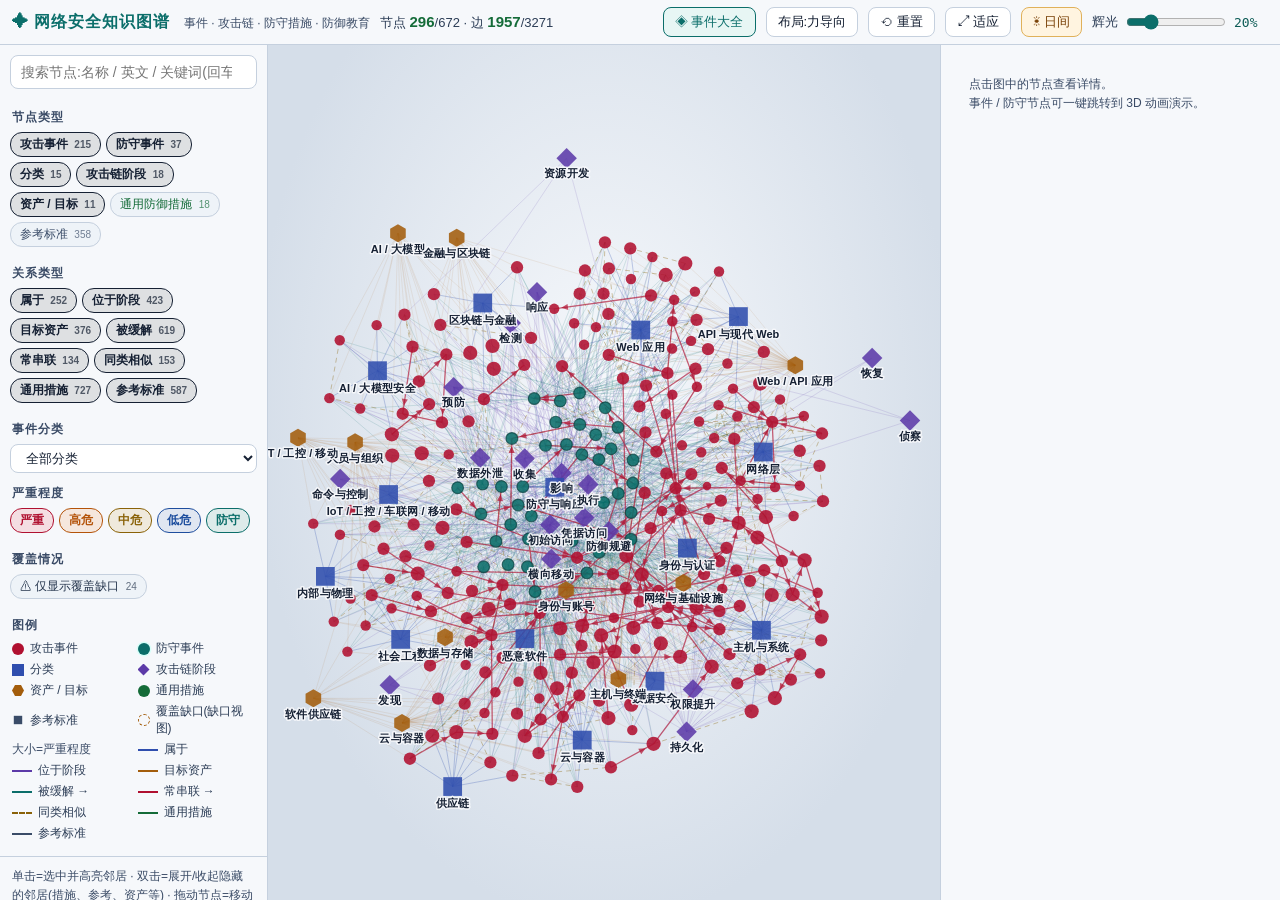
==== graph.html @ c1c753a6 "Publish security encyclopedia site for GitHub Pages Offline Three.js encyclopedia (252 events) and k" ====
<!DOCTYPE html>
<html lang="zh-CN">
<head>
<meta charset="utf-8">
<meta name="viewport" content="width=device-width,initial-scale=1">
<link rel="icon" href="data:,">
<script>(function(){var t;try{t=localStorage.getItem('sec-theme')}catch(e){}if(t!=='light'&&t!=='dark'){try{t=matchMedia('(prefers-color-scheme: light)').matches?'light':'dark'}catch(e){t='dark'}}document.documentElement.setAttribute('data-theme',t)})();</script>
<title>网络安全知识图谱 · 事件 / 攻击链 / 防守</title>
<link rel="stylesheet" href="css/app.css?v=db5f9332">
<link rel="stylesheet" href="css/graph.css?v=69243f3b">
</head>
<body>
<div id="app">
  <header>
    <div class="brand">✦ 网络安全知识图谱 <small>事件 · 攻击链 · 防守措施 · 防御教育</small></div>
    <div class="hstat" id="gstat"></div>
    <div class="grow"></div>
    <a class="navbtn" id="bIndex" href="index.html" title="返回 3D 事件大全">◈ 事件大全</a>
    <button id="bLayout" title="切换布局:力导向 / 按攻击链阶段分层">布局:力导向</button>
    <button id="bReset" title="重置筛选、选择和视角,并重新布局">⟲ 重置</button>
    <button id="bFit" title="缩放以显示全部可见节点">⤢ 适应</button>
    <button id="bPanel" class="only-narrow" title="显示/隐藏筛选面板">☰ 筛选</button>
    <button id="bTheme" type="button" title="当前夜间,点击切换到日间" aria-pressed="false">☾ 夜间</button>
    <label class="bl" title="选中/悬停节点的辉光强度,默认 20%">辉光 <input id="glow" autocomplete="off" type="range" min="0" max="100" step="1" value="20"><span id="glowV">20%</span></label>
  </header>
  <main>
    <aside id="gleft">
      <input id="gq" type="search" placeholder="搜索节点:名称 / 英文 / 关键词(回车定位)" autocomplete="off">
      <div id="gqres" class="note"></div>
      <h4>节点类型</h4><div id="fType" class="chips"></div>
      <h4>关系类型</h4><div id="fEdge" class="chips"></div>
      <h4>事件分类</h4><select id="fCat" autocomplete="off"></select>
      <h4>严重程度</h4><div id="fSev" class="chips"></div>
      <h4>覆盖情况</h4><div id="fGap" class="chips"></div>
      <h4>图例</h4><div id="legendG"></div>
      <div class="note tips">单击=选中并高亮邻居 · 双击=展开/收起隐藏的邻居(措施、参考、资产等) · 拖动节点=移动 · 拖动空白=平移 · 滚轮/双指=缩放</div>
    </aside>
    <section id="gcenter"><canvas id="gcv"></canvas><div id="gtip"></div><div id="gempty">没有符合筛选条件的节点</div></section>
    <aside id="gdetail"><div class="note" id="dEmpty">点击图中的节点查看详情。<br>事件 / 防守节点可一键跳转到 3D 动画演示。</div><div id="dBody"></div></aside>
  </main>
</div>
<script src="data/cats.js?v=8409915d"></script>
<script src="data/schemes.js?v=8aa00a9e"></script>
<script src="data/schemes2.js?v=593a21cf"></script>
<script src="data/events-web.js?v=61dd27e4"></script>
<script src="data/events-net.js?v=aa576f40"></script>
<script src="data/events-host.js?v=6bc7ca82"></script>
<script src="data/events-iam.js?v=bb058e12"></script>
<script src="data/events-data.js?v=ba1b6ab3"></script>
<script src="data/events-cloud.js?v=4bb254eb"></script>
<script src="data/events-supply.js?v=dc6a4a79"></script>
<script src="data/events-mal.js?v=3850a72c"></script>
<script src="data/events-social.js?v=c982fb71"></script>
<script src="data/events-phys.js?v=ed2d6506"></script>
<script src="data/events-ext.js?v=c9924ac1"></script>
<script src="data/events-def.js?v=f7b6187c"></script>
<!--NEWEVENTS-->
<script src="data/events-new-ai.js?v=abe1772a"></script>
<script src="data/events-new-ai2.js?v=0f9c3b27"></script>
<script src="data/events-new-cloud.js?v=a2f6a455"></script>
<script src="data/events-new-cloud2.js?v=32ab3d2d"></script>
<script src="data/events-new-data.js?v=3c5e7b96"></script>
<script src="data/events-new-def.js?v=eb27bd5a"></script>
<script src="data/events-new-def2.js?v=16a28c69"></script>
<script src="data/events-new-ext.js?v=43191d41"></script>
<script src="data/events-new-fin.js?v=cb1f6fd4"></script>
<script src="data/events-new-fin2.js?v=125f478d"></script>
<script src="data/events-new-host.js?v=8c5f0060"></script>
<script src="data/events-new-host2.js?v=2a9ceafb"></script>
<script src="data/events-new-iam.js?v=e54e8b39"></script>
<script src="data/events-new-mal.js?v=7ca8ab10"></script>
<script src="data/events-new-net.js?v=44b6d0bb"></script>
<script src="data/events-new-net2.js?v=8e50277e"></script>
<script src="data/events-new-phys2.js?v=c5d9fb3d"></script>
<script src="data/events-new-social.js?v=131e1871"></script>
<script src="data/events-new-supply.js?v=2919c8de"></script>
<script src="data/events-new-web.js?v=e443692b"></script>
<script src="data/events-new-web2.js?v=45ce0a40"></script>
<script src="data/graph.js?v=28a5899b"></script>
<script src="js/theme.js?v=69e90e94"></script>
<script src="js/graph.js?v=b7ca1381"></script>
</body>
</html>
---- css/app.css ----
:root{
  --bg:#0b1020;--panel:#0d142a;--line:#24305a;--red:#ff4d5e;--cyan:#2ee6d6;--green:#7dffb0;--amber:#ffb04d;--dim:#7d8bb0;--txt:#e6f0ff;
  --txt2:#d3def5;--muted:#b6c4e6;--faint:#5f7098;--accent:#cfe;--ctrl:#141d3a;--ctrl-txt:#d8e6ff;--field:#0a1126;
  --chip:#101937;--chip-txt:#b6c4e6;--hover:#121c3b;--on:#133040;--cat:#0f1833;--nav-bg:#10243a;
  --cap-bg:rgba(9,14,32,.7);--cap-txt:#fff;--scrub-rest:#26335f;--tick:#2a3560;--tl:#0a1126;--tl-act:#112b30;
  --note:#5f6d92;--nodata:rgba(11,16,32,.88);--warn-bg:#1a1426;--warn-txt:#ffd9a8;--badge:#101937;--h2:#fff;
  --title-glow:0 0 12px rgba(46,230,214,.5);--brand-glow:0 0 10px rgba(46,230,214,.5);
  --btn-on:linear-gradient(180deg,#123a44,#0f2a36);
  --sev-c:#ff5d7a;--sev-h:#ff9a4d;--sev-m:#ffd24d;--sev-l:#7fb2ff;--sev-n:#2ee6d6;
  --g-event:#ff4d5e;--g-defense:#2ee6d6;--g-category:#8fa8ff;--g-stage:#b69cff;--g-asset:#ffb04d;--g-measure:#7dffb0;--g-ref:#a9b8dc;
  --c-event:#ff6b7a;--c-defense:#2ee6d6;--c-category:#8fa8ff;--c-stage:#b69cff;--c-asset:#ffb04d;--c-measure:#7dffb0;--c-ref:#a9b8dc;
  --e-belongs:#5f77c9;--e-stage:#b69cff;--e-asset:#ffb04d;--e-mitigate:#2ee6d6;--e-chain:#ff4d5e;--e-similar:#ffd24d;--e-measure:#7dffb0;--e-ref:#a9b8dc;
  --g-text:#e6f0ff;--g-text2:#c5d3f3;--g-halo:rgba(10,16,32,.92);--g-gap:#ffb04d;--g-sel:#ffffff;--g-defstroke:#d8fff9;
  --nb-e:#ff9aa5;--nb-d:#8ff3ea;--tip:rgba(13,20,42,.95);
  --gcenter:radial-gradient(ellipse at 50% 40%,#101a38 0%,#0a1020 70%);
  --panel-shadow:6px 0 24px rgba(0,0,0,.5);
  --sb-track:#0a1126;--sb-thumb:rgba(46,230,214,.34);--sb-thumb-hover:rgba(46,230,214,.72);--sb-active:rgba(125,255,176,.85);
  color-scheme:dark;
}
*{box-sizing:border-box}
html,body{margin:0;height:100%;background:var(--bg);color:var(--txt);font-family:"Noto Sans CJK SC","Noto Sans SC","Microsoft YaHei","PingFang SC","Hiragino Sans GB","WenQuanYi Micro Hei","Segoe UI",sans-serif;overflow:hidden;font-size:14px}
#app{display:flex;flex-direction:column;height:100%}
header{display:flex;align-items:center;gap:10px;padding:7px 12px;border-bottom:1px solid var(--line);background:var(--panel);flex:0 0 auto;flex-wrap:wrap}
.brand{font-weight:700;letter-spacing:1px;color:var(--cyan);text-shadow:var(--brand-glow);font-size:16px;white-space:nowrap}.brand small{color:var(--dim);font-weight:400;font-size:12px;margin-left:8px;letter-spacing:0;text-shadow:none}
.hstat{font-size:13px;color:var(--muted)}.hstat b{color:var(--green);font-size:15px}
.grow{flex:1}
button,select{font:inherit;color:var(--ctrl-txt);background:var(--ctrl);border:1px solid var(--line);border-radius:8px;padding:5px 11px;cursor:pointer;transition:.15s;font-size:13px}
button:hover,select:hover{border-color:var(--cyan);box-shadow:0 0 10px rgba(46,230,214,.3)}
button.on{background:var(--btn-on);border-color:var(--cyan);box-shadow:0 0 12px rgba(46,230,214,.4) inset}
label.bl{display:flex;align-items:center;gap:6px;font-size:13px;color:var(--muted);white-space:nowrap}label.bl input{width:100px;accent-color:var(--cyan)}label.bl span{min-width:34px;font-family:Consolas,monospace;color:var(--accent)}
main{flex:1 1 auto;min-height:0;display:grid;grid-template-columns:300px minmax(0,1fr) 360px}
aside{background:var(--panel);overflow:auto;min-height:0}
#left{border-right:1px solid var(--line);display:flex;flex-direction:column}
#detail{border-left:1px solid var(--line);padding:14px 16px 24px}
#q{margin:10px 10px 6px;padding:8px 10px;border-radius:8px;border:1px solid var(--line);background:var(--field);color:var(--txt);font:inherit;outline:none}
#q:focus{border-color:var(--cyan)}
.chips{display:flex;flex-wrap:wrap;gap:5px;padding:0 10px 6px}
.chip{padding:3px 9px;border-radius:12px;font-size:12px;border:1px solid var(--line);background:var(--chip);cursor:pointer;user-select:none;color:var(--chip-txt)}
.chip.on{color:#fff;border-color:currentColor;box-shadow:0 0 8px currentColor inset}
.chip[data-s=critical]{color:var(--sev-c)}.chip[data-s=high]{color:var(--sev-h)}.chip[data-s=medium]{color:var(--sev-m)}.chip[data-s=low]{color:var(--sev-l)}.chip[data-s=none]{color:var(--sev-n)}.chip[data-s=all]{color:var(--accent)}
#cnt{padding:0 12px 6px;font-size:12px;color:var(--dim)}
#list{flex:1;overflow:auto;padding-bottom:20px}
.cat{position:sticky;top:0;background:var(--cat);padding:6px 12px;font-weight:700;color:var(--accent);cursor:pointer;border-top:1px solid var(--line);border-bottom:1px solid var(--line);display:flex;justify-content:space-between;z-index:2;font-size:13px}
.cat small{color:var(--dim);font-weight:400}
.cat.cur{color:var(--cyan)}
.it{padding:6px 12px 6px 16px;cursor:pointer;display:flex;gap:8px;align-items:center;border-left:3px solid transparent}
.it:hover{background:var(--hover)}.it.on{background:var(--on);border-left-color:var(--cyan)}
.it .nm{flex:1;min-width:0}.it .nm b{display:block;font-weight:600;font-size:13.5px;white-space:nowrap;overflow:hidden;text-overflow:ellipsis}.it .nm i{display:block;font-style:normal;font-size:11px;color:var(--dim);white-space:nowrap;overflow:hidden;text-overflow:ellipsis}
.sv{width:9px;height:9px;border-radius:50%;flex:0 0 auto}
.sv.critical{background:var(--sev-c);box-shadow:0 0 6px var(--sev-c)}.sv.high{background:var(--sev-h);box-shadow:0 0 6px var(--sev-h)}.sv.medium{background:var(--sev-m);box-shadow:0 0 6px var(--sev-m)}.sv.low{background:var(--sev-l);box-shadow:0 0 6px var(--sev-l)}.sv.none{background:var(--sev-n);box-shadow:0 0 6px var(--sev-n)}
#center{display:flex;flex-direction:column;min-width:0;min-height:0}
#stage{flex:1 1 auto;min-height:0;position:relative;overflow:hidden}
canvas#cv{position:absolute;inset:0;width:100%;height:100%;display:block;touch-action:none;cursor:grab}canvas#cv:active{cursor:grabbing}
#title{position:absolute;left:12px;top:10px;pointer-events:none}
#title b{font-size:20px;text-shadow:var(--title-glow)}#title span{color:var(--dim);font-size:13px;margin-left:8px}
#legend{position:absolute;right:12px;top:10px;display:flex;gap:10px;font-size:12px;color:var(--muted);pointer-events:none}#legend i{display:inline-block;width:10px;height:10px;border-radius:3px;margin-right:4px;box-shadow:0 0 6px currentColor}#legend i.atk{background:var(--red)}#legend i.def{background:var(--cyan)}#legend i.ok{background:var(--green)}#legend i.warn{background:var(--amber)}
#hint{position:absolute;left:12px;bottom:10px;font-size:11px;color:var(--faint);pointer-events:none}
#cap{position:absolute;left:50%;bottom:14px;transform:translateX(-50%);max-width:88%;padding:8px 20px;border-radius:12px;background:var(--cap-bg);border:1px solid rgba(46,230,214,.35);font-size:18px;font-weight:600;color:var(--cap-txt);pointer-events:none;text-align:center;backdrop-filter:blur(4px)}
#cap.atk{border-color:rgba(255,77,94,.55);text-shadow:0 0 12px rgba(255,77,94,.5)}#cap.def{border-color:rgba(46,230,214,.6);text-shadow:0 0 12px rgba(46,230,214,.5)}#cap.warn{border-color:rgba(255,176,77,.6)}#cap.ok{border-color:rgba(125,255,176,.45)}
#nodata{position:absolute;inset:0;display:none;align-items:center;justify-content:center;color:var(--dim);font-size:16px;background:var(--nodata);z-index:6}#nodata .nd{max-width:560px;padding:18px 22px;border:1px solid var(--amber);border-radius:10px;color:var(--warn-txt);line-height:1.7;background:var(--warn-bg)}
#stnote{position:absolute;left:12px;top:46px;display:none;font-size:12px;color:var(--warn-txt);background:var(--warn-bg);border:1px solid var(--amber);border-radius:8px;padding:5px 10px;z-index:5;max-width:70%}
#ctl{display:flex;align-items:center;gap:8px;flex-wrap:wrap;padding:8px 12px;border-top:1px solid var(--line);background:var(--panel);flex:0 0 auto}
#scrubWrap{flex:1 1 220px;position:relative;min-width:160px;height:36px}
#scrub{width:100%;margin:0;-webkit-appearance:none;appearance:none;height:6px;border-radius:4px;background:linear-gradient(90deg,var(--cyan) var(--p,0%),var(--scrub-rest) var(--p,0%));outline:none;position:absolute;top:6px;left:0}
#scrub::-webkit-slider-thumb{-webkit-appearance:none;width:16px;height:16px;border-radius:50%;background:#fff;box-shadow:0 0 10px var(--cyan);border:2px solid var(--cyan);cursor:pointer}
#scrub::-moz-range-thumb{width:14px;height:14px;border-radius:50%;background:#fff;border:2px solid var(--cyan);cursor:pointer}
#ticks{position:absolute;left:8px;right:8px;top:16px;height:18px}
#ticks span{position:absolute;transform:translateX(-50%);font-size:12px;color:var(--dim);cursor:pointer;padding:0 3px;font-family:Consolas,monospace}
#ticks span.act{color:var(--green);text-shadow:0 0 8px var(--green)}
#tm{font-family:Consolas,"DejaVu Sans Mono",monospace;font-size:13px;color:var(--accent);min-width:100px;text-align:center}
#mode{font-size:12px;color:var(--amber);min-width:90px}
#detail h2{margin:0 0 2px;font-size:20px;color:var(--h2)}#detail .en{color:var(--dim);font-size:13px;margin-bottom:8px}
.badges{display:flex;flex-wrap:wrap;gap:6px;margin-bottom:10px}.badge{font-size:12px;padding:2px 9px;border-radius:10px;border:1px solid var(--line);background:var(--badge);color:var(--accent)}
.badge.sev-critical{color:var(--sev-c);border-color:var(--sev-c)}.badge.sev-high{color:var(--sev-h);border-color:var(--sev-h)}.badge.sev-medium{color:var(--sev-m);border-color:var(--sev-m)}.badge.sev-low{color:var(--sev-l);border-color:var(--sev-l)}.badge.sev-none{color:var(--sev-n);border-color:var(--sev-n)}
#detail h3{font-size:13px;color:var(--cyan);margin:14px 0 5px;letter-spacing:1px}
#detail p{margin:0;line-height:1.7;color:var(--txt2);font-size:13.5px}
#detail ul{margin:0;padding-left:18px;line-height:1.7;color:var(--txt2);font-size:13.5px}
.roles{display:grid;grid-template-columns:1fr 1fr;gap:8px}.role{border:1px solid var(--line);border-radius:8px;padding:6px 9px;background:var(--field);font-size:12.5px;line-height:1.5}.role b{display:block;font-size:13px}.role.s b{color:var(--red)}.role.d b{color:var(--green)}
.tl{list-style:none;padding:0!important;margin:0}.tl li{display:flex;gap:8px;padding:5px 8px;border-radius:6px;cursor:pointer;border-left:3px solid var(--tick);margin-bottom:3px;background:var(--tl);font-size:13px;line-height:1.5}.tl li:hover{background:var(--hover)}.tl li.act{border-left-color:var(--green);background:var(--tl-act)}.tl li.atk{border-left-color:var(--red)}.tl li.def{border-left-color:var(--cyan)}.tl li time{color:var(--dim);font-family:Consolas,monospace;min-width:34px}
.note{margin-top:16px;font-size:11.5px;color:var(--note);line-height:1.6}
@media (max-width:1180px){main{grid-template-columns:260px minmax(0,1fr);grid-template-rows:minmax(0,1fr) 38%}#detail{grid-column:1/-1;border-left:0;border-top:1px solid var(--line)}}
@media (max-width:720px){main{grid-template-columns:1fr;grid-template-rows:34% 46% 20%;overflow:auto}#left{border-right:0}#legend{display:none}#cap{font-size:15px}}

a.navbtn{font:inherit;font-size:13px;color:var(--cyan);background:var(--nav-bg);border:1px solid var(--cyan);border-radius:8px;padding:5px 11px;text-decoration:none;white-space:nowrap;transition:.15s}a.navbtn:hover{box-shadow:0 0 10px rgba(46,230,214,.35)}

/* ===== 统一滚动条(index.html 与 graph.html 共用) ===== */
/* Chrome / Edge / Safari:细 8px、轨道与滑块走变量,日间在 html[data-theme=light] 里覆盖 */
*::-webkit-scrollbar{width:8px;height:8px;background:transparent}
*::-webkit-scrollbar-track{background:var(--sb-track);border-radius:8px;box-shadow:inset 0 0 0 1px rgba(36,48,90,.55)}
*::-webkit-scrollbar-thumb{background:var(--sb-thumb);border-radius:8px;border:1px solid transparent;background-clip:padding-box;transition:background .15s}
*::-webkit-scrollbar-thumb:hover{background:var(--sb-thumb-hover);background-clip:padding-box;box-shadow:0 0 8px rgba(46,230,214,.55)}
*::-webkit-scrollbar-thumb:active{background:var(--sb-active);background-clip:padding-box}
*::-webkit-scrollbar-corner{background:transparent}
*::-webkit-scrollbar-button{display:none;width:0;height:0}
/* Firefox 等:标准属性兜底。注意 Chrome 121+ 只要设置了 scrollbar-color 就会忽略上面的 ::-webkit-scrollbar,所以仅在不支持 webkit 伪元素的浏览器里启用 */
@supports not selector(::-webkit-scrollbar){*{scrollbar-width:thin;scrollbar-color:rgba(46,230,214,.5) #0a1126}}

/* ===== 日间模式:html 与 body 都带 data-theme="light"(html 在首屏前就设上,避免闪白/闪黑) ===== */
html[data-theme="light"]{
  --bg:#e7eef6;--panel:#f6f8fb;--line:#c5d0de;--red:#b01030;--cyan:#0b6e6a;--green:#146b38;--amber:#a35d0c;--dim:#3a4b66;--txt:#152033;
  --txt2:#1c2940;--muted:#2c3d56;--faint:#44556e;--accent:#0d5c56;--ctrl:#ffffff;--ctrl-txt:#152033;--field:#ffffff;
  --chip:#eef3f8;--chip-txt:#24344c;--hover:#e4edf6;--on:#d7f0ea;--cat:#e8eef6;--nav-bg:#e7f6f4;
  --cap-bg:rgba(255,255,255,.9);--cap-txt:#152033;--scrub-rest:#c5d0e0;--tick:#b4c0d2;--tl:#f7f9fc;--tl-act:#e3f6ee;
  --note:#4a5b74;--nodata:rgba(231,238,246,.94);--warn-bg:#fff6e8;--warn-txt:#7a4208;--badge:#eef3f8;--h2:#152033;
  --title-glow:none;--brand-glow:none;--btn-on:#d8f4ef;
  --sev-c:#b01030;--sev-h:#b45309;--sev-m:#8a6208;--sev-l:#1e4e9e;--sev-n:#0b6e6a;
  --g-event:#b01030;--g-defense:#0b6e6a;--g-category:#2f4eae;--g-stage:#5c3aa8;--g-asset:#a35d0c;--g-measure:#146b38;--g-ref:#3a4c68;
  --c-event:#b01030;--c-defense:#0b6e6a;--c-category:#2f4eae;--c-stage:#5c3aa8;--c-asset:#a35d0c;--c-measure:#146b38;--c-ref:#3a4c68;
  --e-belongs:#2f4eae;--e-stage:#5c3aa8;--e-asset:#a35d0c;--e-mitigate:#0b6e6a;--e-chain:#b01030;--e-similar:#8a6208;--e-measure:#146b38;--e-ref:#3a4c68;
  --g-text:#152033;--g-text2:#24344c;--g-halo:rgba(246,248,251,.94);--g-gap:#a35d0c;--g-sel:#152033;--g-defstroke:#083f3d;
  --nb-e:#9a1028;--nb-d:#085e5a;--tip:rgba(255,255,255,.97);
  --gcenter:radial-gradient(ellipse at 50% 42%,#f7f9fc 0%,#d5dee9 74%);
  --panel-shadow:6px 0 24px rgba(40,60,90,.16);
  --sb-track:#e3ebf4;--sb-thumb:rgba(11,110,106,.42);--sb-thumb-hover:rgba(11,110,106,.78);--sb-active:rgba(20,107,56,.85);
  color-scheme:light;
}
html[data-theme="light"] body{background:var(--bg);color:var(--txt)}
html[data-theme="light"] button:hover,html[data-theme="light"] select:hover{box-shadow:none}
html[data-theme="light"] button.on{color:#085e5a;box-shadow:none}
html[data-theme="light"] #bTheme.on{background:#fff4e0;color:#7a4208;border-color:#e0b15a;box-shadow:none}
html[data-theme="light"] .chip.on{color:inherit;background:color-mix(in srgb, currentColor 14%, #fff);box-shadow:none;font-weight:700}
html[data-theme="light"] .chip.on[data-s=critical]{color:var(--sev-c)}
html[data-theme="light"] .chip.on[data-s=high]{color:var(--sev-h)}
html[data-theme="light"] .chip.on[data-s=medium]{color:var(--sev-m)}
html[data-theme="light"] .chip.on[data-s=low]{color:var(--sev-l)}
html[data-theme="light"] .chip.on[data-s=none]{color:var(--sev-n)}
html[data-theme="light"] .chip.on[data-s=all]{color:var(--accent)}
html[data-theme="light"] #cap{border-color:#9eb0c6;box-shadow:0 1px 2px rgba(20,40,70,.06)}
html[data-theme="light"] #cap.atk{border-color:var(--red);color:#8e1028;text-shadow:none}
html[data-theme="light"] #cap.def{border-color:var(--cyan);color:#085e5a;text-shadow:none}
html[data-theme="light"] #cap.warn{border-color:var(--amber);color:#7a4208;text-shadow:none}
html[data-theme="light"] #cap.ok{border-color:var(--green);color:#0f5a30;text-shadow:none}
html[data-theme="light"] #legend i{box-shadow:none}
html[data-theme="light"] .sv{box-shadow:none}
html[data-theme="light"] a.navbtn:hover{box-shadow:none}
html[data-theme="light"] #stnote{border-color:var(--amber)}
@supports not selector(::-webkit-scrollbar){
  html[data-theme="light"] *{scrollbar-color:rgba(11,110,106,.55) #e3ebf4}
}
---- css/graph.css ----
/* 知识图谱页:沿用 app.css 的变量与控件风格 */
main{grid-template-columns:268px minmax(0,1fr) 340px}
#gleft{border-right:1px solid var(--line);padding-bottom:16px}
#gleft h4{margin:12px 12px 6px;font-size:12px;color:var(--dim);font-weight:600;letter-spacing:1px}
#gleft select{margin:0 10px;width:calc(100% - 20px)}
#gq{margin:10px 10px 4px;width:calc(100% - 20px);padding:8px 10px;border-radius:8px;border:1px solid var(--line);background:var(--field);color:var(--txt);font:inherit;outline:none}
#gq:focus{border-color:var(--cyan)}
.note{padding:0 12px;font-size:12px;color:var(--dim);line-height:1.6}
.note.tips{margin-top:14px;border-top:1px solid var(--line);padding-top:10px}
.chip[data-t=event]{color:var(--c-event)}.chip[data-t=defense]{color:var(--c-defense)}.chip[data-t=category]{color:var(--c-category)}.chip[data-t=stage]{color:var(--c-stage)}.chip[data-t=asset]{color:var(--c-asset)}.chip[data-t=measure]{color:var(--c-measure)}.chip[data-t=ref]{color:var(--c-ref)}
.chip[data-e=belongs]{color:var(--e-belongs)}.chip[data-e=stage]{color:var(--e-stage)}.chip[data-e=asset]{color:var(--e-asset)}.chip[data-e=mitigate]{color:var(--e-mitigate)}.chip[data-e=chain]{color:var(--c-event)}.chip[data-e=similar]{color:var(--e-similar)}.chip[data-e=measure]{color:var(--e-measure)}.chip[data-e=ref]{color:var(--e-ref)}
.chip small{opacity:.7;margin-left:3px}
#gcenter{position:relative;min-width:0;min-height:0;background:var(--gcenter);overflow:hidden}
#gcv{position:absolute;inset:0;width:100%;height:100%;display:block;touch-action:none;cursor:grab}
#gcv.drag{cursor:grabbing}#gcv.hit{cursor:pointer}
#gtip{position:absolute;pointer-events:none;background:var(--tip);border:1px solid var(--line);border-radius:6px;padding:4px 8px;font-size:12px;color:var(--txt);display:none;white-space:nowrap;z-index:5}
#gempty{position:absolute;inset:0;display:none;align-items:center;justify-content:center;color:var(--dim);pointer-events:none}
#gdetail{border-left:1px solid var(--line);padding:14px 16px 24px}
#dBody h2{margin:6px 0 2px;font-size:18px;color:var(--h2)}#dBody .en{color:var(--dim);font-size:12px;margin-bottom:8px}
#dBody .tags{display:flex;gap:6px;flex-wrap:wrap;margin:6px 0}
#dBody .tag{font-size:11.5px;border:1px solid var(--line);border-radius:10px;padding:1px 8px;color:var(--muted);background:var(--badge)}
#dBody .sec{margin-top:12px}#dBody .sec b{display:block;color:var(--accent);font-size:12.5px;margin-bottom:4px;letter-spacing:.5px}
#dBody p{margin:0;line-height:1.65;color:var(--txt2);font-size:13px}
#dBody ul{margin:0;padding-left:18px;color:var(--txt2);font-size:13px;line-height:1.65}
#dBody .btns{display:flex;gap:8px;flex-wrap:wrap;margin:10px 0}
#dBody button.primary{border-color:var(--cyan);color:var(--cyan);background:var(--nav-bg)}
.nb{display:flex;flex-wrap:wrap;gap:5px}
.nb span{font-size:12px;padding:2px 8px;border-radius:10px;border:1px solid var(--line);background:var(--badge);cursor:pointer;color:var(--g-text2)}
.nb span:hover{border-color:var(--cyan);color:var(--h2)}
.nb span.e{color:var(--nb-e)}.nb span.d{color:var(--nb-d)}
.lg{display:grid;grid-template-columns:1fr 1fr;gap:4px 8px;padding:0 12px;font-size:12px;color:var(--muted)}
.lg div{display:flex;align-items:center;gap:6px}
.lg i{display:inline-block;width:12px;height:12px;flex:0 0 auto}
.lg i.ln{height:0;width:20px;border-top:2px solid}.lg i.ln.ds{border-top-style:dashed}
.only-narrow{display:none}
@media (max-width:1100px){main{grid-template-columns:230px minmax(0,1fr) 290px}}
@media (max-width:860px){
  main{grid-template-columns:minmax(0,1fr);grid-template-rows:minmax(0,1fr) auto;position:relative}
  #gleft{position:absolute;left:0;top:0;bottom:0;width:260px;z-index:20;display:none;box-shadow:var(--panel-shadow)}
  body.showpanel #gleft{display:block}
  #gdetail{max-height:38vh;border-left:0;border-top:1px solid var(--line)}
  .only-narrow{display:inline-block}label.bl input{width:70px}
}
/* 覆盖状态(详情栏)与缺口视图 */
#dBody .cov{padding-left:8px;border-left:3px solid var(--line,#2a3a66)}
#dBody .cov.gap{border-left-color:var(--amber)}#dBody .cov.gap b{color:var(--amber)}
#dBody .cov.ok{border-left-color:var(--cyan)}#dBody .cov.ok b{color:var(--cyan)}
#fGap .chip[data-g].on{border-color:var(--amber);color:var(--warn-txt);background:rgba(255,176,77,.14)}

html[data-theme="light"] #fGap .chip[data-g].on{color:#7a4208;background:rgba(163,93,12,.14);border-color:var(--amber)}
html[data-theme="light"] .nb span:hover{color:var(--txt)}
html[data-theme="light"] #dBody button.primary{background:#e7f6f4}
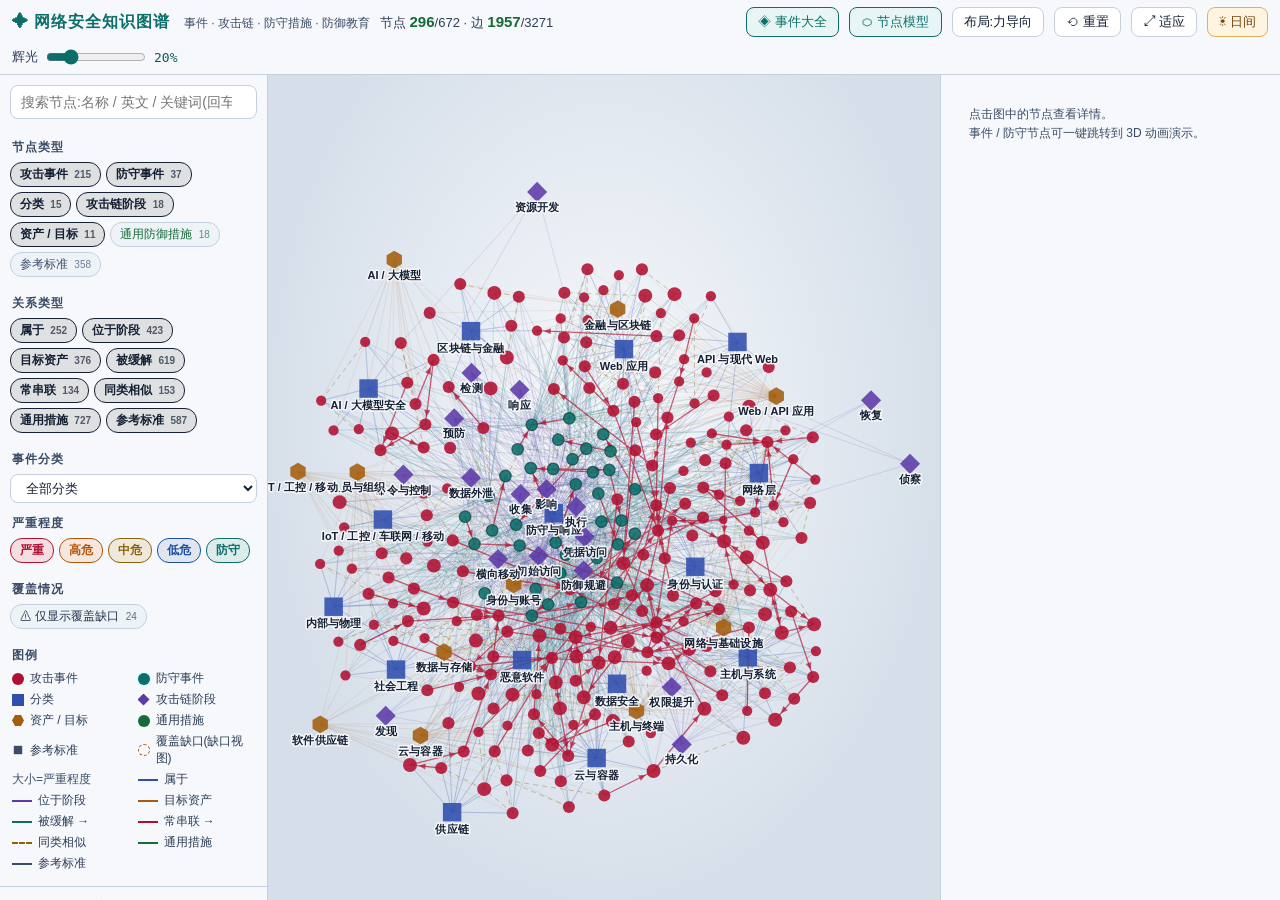
==== commit e1063ba7: "Add generic security node model library (nodes.html, nodelib.js, spec JSON, research doc)" ====
--- a/graph.html
+++ b/graph.html
@@ -16,6 +16,7 @@
     <div class="hstat" id="gstat"></div>
     <div class="grow"></div>
     <a class="navbtn" id="bIndex" href="index.html" title="返回 3D 事件大全">◈ 事件大全</a>
+    <a class="navbtn" id="bNodes" href="nodes.html" title="通用网络安全节点模型库">⬡ 节点模型</a>
     <button id="bLayout" title="切换布局:力导向 / 按攻击链阶段分层">布局:力导向</button>
     <button id="bReset" title="重置筛选、选择和视角,并重新布局">⟲ 重置</button>
     <button id="bFit" title="缩放以显示全部可见节点">⤢ 适应</button>
